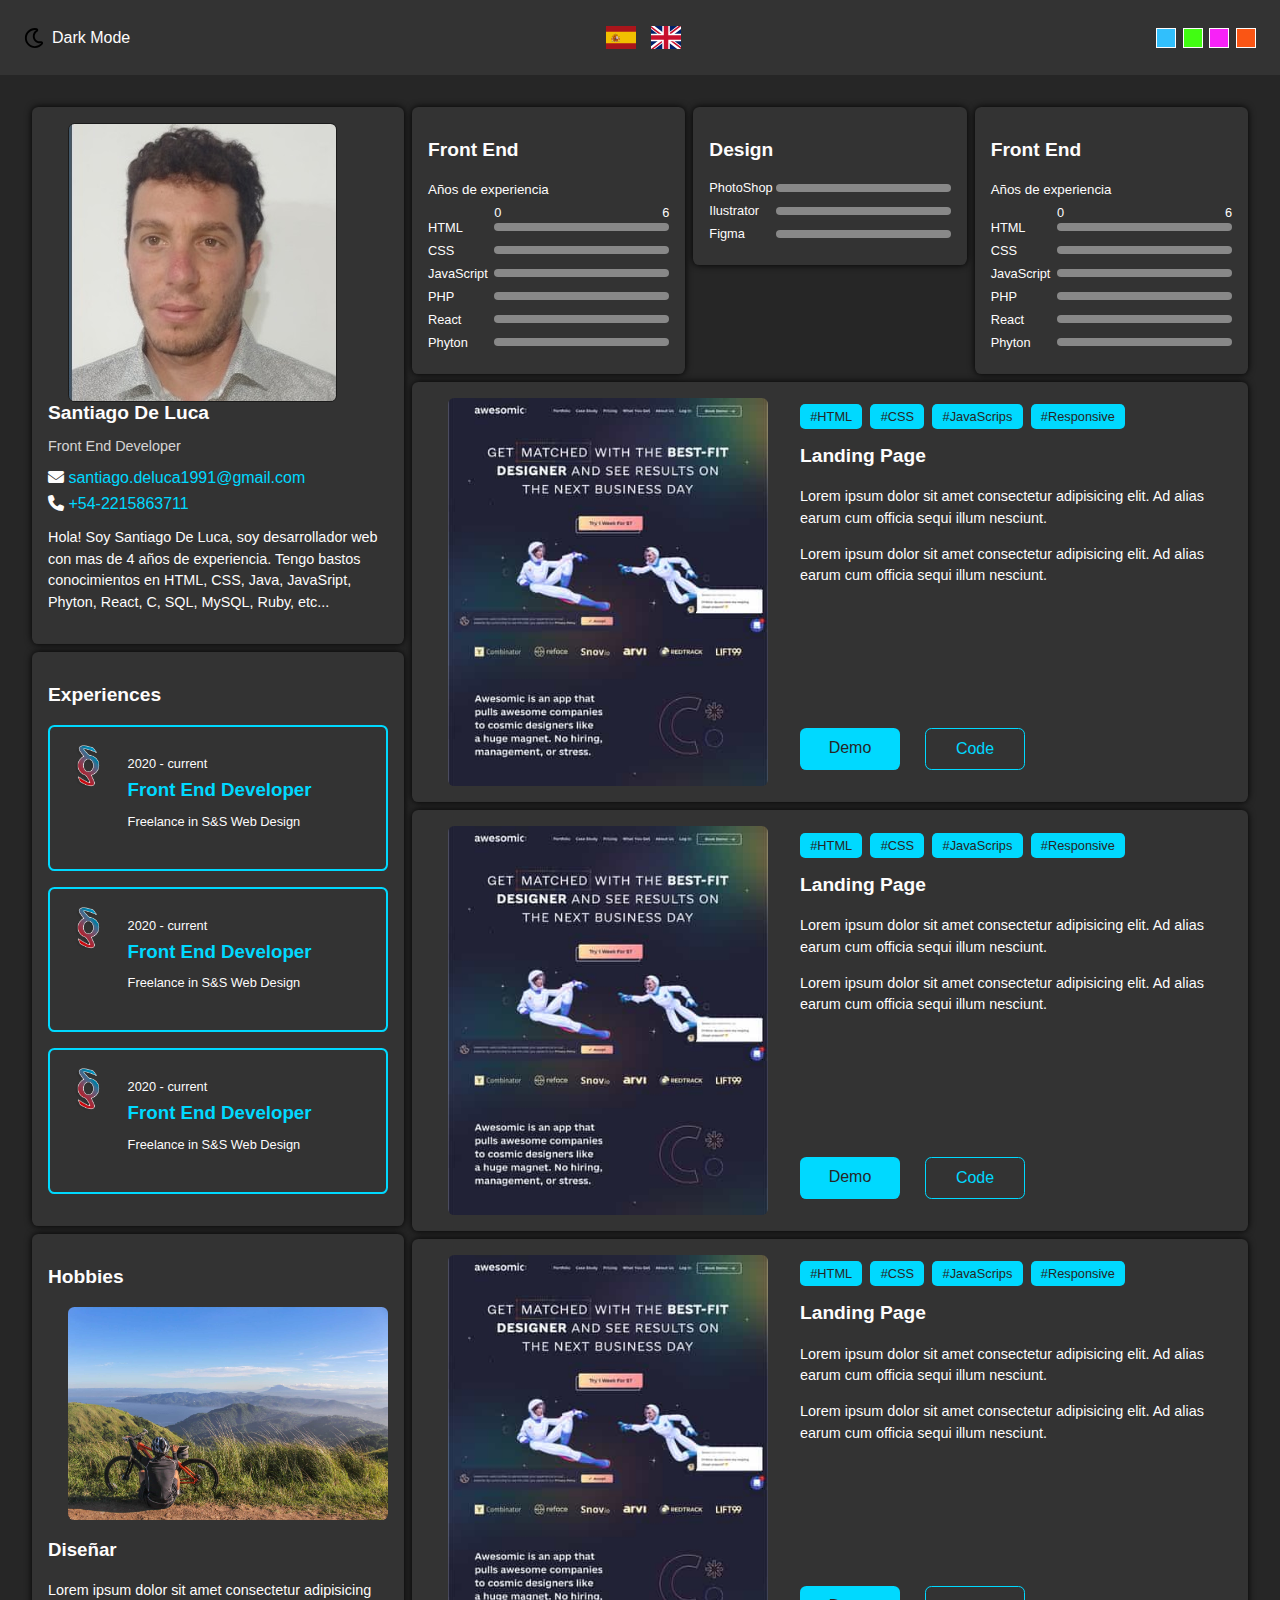
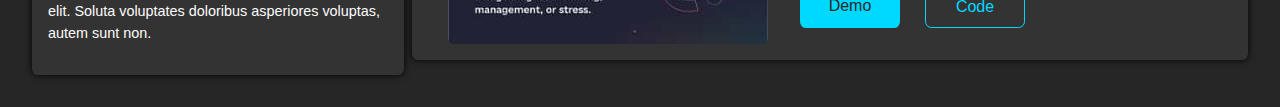
==== index.html @ 2b3b9f8b "foto de perfil arreglada" ====
<!DOCTYPE html>
<html lang="en">
  <head>
    <meta charset="UTF-8" />
    <meta http-equiv="X-UA-Compatible" content="IE=edge" />
    <meta name="viewport" content="width=device-width, initial-scale=1.0" />
    <link rel="stylesheet" href="https://cdnjs.cloudflare.com/ajax/libs/font-awesome/6.7.2/css/all.min.css" integrity="sha512-Evv84Mr4kqVGRNSgIGL/F/aIDqQb7xQ2vcrdIwxfjThSH8CSR7PBEakCr51Ck+w+/U6swU2Im1vVX0SVk9ABhg==" crossorigin="anonymous" referrerpolicy="no-referrer" />
    <link rel="stylesheet" href="css/styles.css" />
    <link rel="stylesheet" href="https://cdnjs.cloudflare.com/ajax/libs/font-awesome/4.7.0/css/font-awesome.min.css">
    <title>Portfolio Santiago</title>
  </head>
  <body class="dark">
    <header class="header">
     <div class="switches">
      <div id="toggle-theme" class="toggle-theme">
        <img 
          id="toggle-icon" 
          src="assets/icons/moon.svg" 
          alt="icon theme" 
          class="toggle-theme__icon"
        />
        <p id="toggle-text"
        class="toggle-theme__tex">Dark Mode</p>
      </div>
     </div> 
     <div id="flags" class="flags">
      <div class="flags__item" data-languaje="es">
        <img src="assets/icons/es.svg" alt="Español">
      </div>
      <div class="flags__item" data-languaje="en">
        <img src="assets/icons/gb.svg" alt="Ingles">
      </div>
     </div>
     <div id="toggle-colors" class="colors">
      <div data-color="hsl(189, 100%, 50%)" class="colors__item colors__item--blue"></div>
      <div data-color="hsl(108, 98%, 53%)" class="colors__item colors__item--green"></div>
      <div data-color="hsl(300, 93%, 55%)" class="colors__item colors__item--purple"></div>
      <div data-color="hsl(17, 96%, 53%)" class="colors__item colors__item--orange"></div>
     </div>
    </header>
    <main class="main">
      <section class="column column--left">
        <!--Profile card-->
        <article class="card card--profile">
          <div class="card__image-container">
            <img class="img-profile" src="assets/images/Santi.jpg" alt="">
          </div>
          <div class="class__header">
            <h2 class="card__title no-margin">Santiago De Luca</h2>
            <p class="card__subtitle " data-section="profile" data-value="rol">Front End Developer</p>
          </div>
          <div class="card__body">
            <div class="card__link">
              <i class="fa-solid fa-envelope"></i>
              <a href="mailto:santiago.deluca1991@gmail.com">
                santiago.deluca1991@gmail.com
              </a>
            </div>
            <div class="card__link">
              <i class="fa-solid fa-phone"></i>
              <a href="tel:+542215863711">
                +54-2215863711
              </a>
            </div>
            <p class="card__text" data-section="profile" data-value="description">
              Hola! Soy Santiago De Luca, soy desarrollador web con mas de 4 años de 
              experiencia. Tengo bastos conocimientos en HTML, CSS, Java, JavaSript,
              Phyton, React, C, SQL, MySQL, Ruby, etc...
            </p>
          </div>
        </article>
        <article class="card card--experience">
          <h2 class="card__title" >Experiences</h2>
          <div class="experience">
            <img src="assets/images/logo.png" alt="logo" class="experience__image">
            <div class="experience__info">
              <p class="experience__time">
                2020 - current
              </p>
              <h3 class="experience__job">
                Front End Developer
              </h3>
              <p class="experience__description">
                Freelance in S&S Web Design
              </p>
            </div>
          </div>
          <div class="experience">
            <img src="assets/images/logo.png" alt="logo" class="experience__image">
            <div class="experience__info">
              <p class="experience__time">
                2020 - current
              </p>
              <h3 class="experience__job">
                Front End Developer
              </h3>
              <p class="experience__description">
                Freelance in S&S Web Design
              </p>
            </div>
          </div>
          <div class="experience">
            <img src="assets/images/logo.png" alt="logo" class="experience__image">
            <div class="experience__info">
              <p class="experience__time">
                2020 - current
              </p>
              <h3 class="experience__job">
                Front End Developer
              </h3>
              <p class="experience__description">
                Freelance in S&S Web Design
              </p>
            </div>
          </div>
        </article>
        <article class="card card--hobbies">
          <h2 class="card__title">Hobbies</h2>
          <div class="card__image-container">
            <img src="assets/images/hobbie.jpg" alt="Hobbie">
          </div>
          <h3 class="hobbie__title">Diseñar</h3>
          <p class="card__text">Lorem ipsum dolor sit amet consectetur adipisicing elit. Soluta voluptates doloribus asperiores voluptas, autem sunt non.</p>
        </article>
      </section>
      <section class="column column--right">
        <article class="card">
          <h2 class="card__title">Front End</h2>
          <small>Años de experiencia</small>
          <div class="skills">
          <div class="skills__header">
            <span class="skills__start-level">0</span>
            <span class="skills__start-level">6</span>
          </div>
          <div class="skills">
            <div class="skills__item">
              <p class="skills__tech">HTML</p>
              <div class="skills__bar skills__bar--90"></div>
            </div>
            <div class="skills__item">
              <p class="skills__tech">CSS</p>
              <div class="skills__bar skills__bar--80"></div>
            </div>
            <div class="skills__item">
              <p class="skills__tech">JavaScript</p>
              <div class="skills__bar skills__bar--60"></div>
            </div>
            <div class="skills__item">
              <p class="skills__tech">PHP</p>
              <div class="skills__bar skills__bar--70"></div>
            </div>
            <div class="skills__item">
              <p class="skills__tech">React</p>
              <div class="skills__bar skills__bar--90"></div>
            </div>
            <div class="skills__item">
              <p class="skills__tech">Phyton</p>
              <div class="skills__bar skills__bar--80"></div>
            </div>
          </div>
        </div>
        </article>
        <article class="card">
          <h2 class="card__title">Design</h2>
          <div class="skills-card-2">
            <div class="skills__item">
              <p class="skills__tech">PhotoShop</p>
              <div class="skills__bar skills__bar--90"></div>
            </div>
            <div class="skills__item">
              <p class="skills__tech">Ilustrator</p>
              <div class="skills__bar skills__bar--80"></div>
            </div>
            <div class="skills__item">
              <p class="skills__tech">Figma</p>
              <div class="skills__bar skills__bar--60"></div>
            </div>
            </div>
          </div>
        </article>
        <article class="card">
          <h2 class="card__title">Front End</h2>
          <small>Años de experiencia</small>
          <div class="skills">
          <div class="skills__header">
            <span class="skills__start-level">0</span>
            <span class="skills__start-level">6</span>
          </div>
          <div class="skills">
            <div class="skills__item">
              <p class="skills__tech">HTML</p>
              <div class="skills__bar skills__bar--90"></div>
            </div>
            <div class="skills__item">
              <p class="skills__tech">CSS</p>
              <div class="skills__bar skills__bar--80"></div>
            </div>
            <div class="skills__item">
              <p class="skills__tech">JavaScript</p>
              <div class="skills__bar skills__bar--60"></div>
            </div>
            <div class="skills__item">
              <p class="skills__tech">PHP</p>
              <div class="skills__bar skills__bar--70"></div>
            </div>
            <div class="skills__item">
              <p class="skills__tech">React</p>
              <div class="skills__bar skills__bar--90"></div>
            </div>
            <div class="skills__item">
              <p class="skills__tech">Phyton</p>
              <div class="skills__bar skills__bar--80"></div>
            </div>
          </div>
        </div>
        </article>
        <article class="card card--projets">
          <div class="card__image-container">
            <img src="assets/images/project.jpg" alt="Proyecto 1" class="card__img">
          </div>
          <div class="projets">
            <div class="projets__tags">
              <span class="projets__tag">#HTML</span>
              <span class="projets__tag">#CSS</span>
              <span class="projets__tag">#JavaScrips</span>
              <span class="projets__tag">#Responsive</span>
            </div>
            <h2 class="card__title">Landing Page</h2>
            <p class="card__text">Lorem ipsum dolor sit amet consectetur adipisicing elit. Ad alias earum cum officia sequi illum nesciunt.</p>
            <p class="card__text">Lorem ipsum dolor sit amet consectetur adipisicing elit. Ad alias earum cum officia sequi illum nesciunt.</p>
            <div class="buttons">
              <a href="#" class="button button--primary">Demo</a>
              <a href="#" class="button button--ghost">Code</a>
            </div>
          </div>
        </article>
        <article class="card card--projets">
          <div class="card__image-container">
            <img src="assets/images/project.jpg" alt="Proyecto 1" class="card__img">
          </div>
          <div class="projets">
            <div class="projets__tags">
              <span class="projets__tag">#HTML</span>
              <span class="projets__tag">#CSS</span>
              <span class="projets__tag">#JavaScrips</span>
              <span class="projets__tag">#Responsive</span>
            </div>
            <h2 class="card__title">Landing Page</h2>
            <p class="card__text">Lorem ipsum dolor sit amet consectetur adipisicing elit. Ad alias earum cum officia sequi illum nesciunt.</p>
            <p class="card__text">Lorem ipsum dolor sit amet consectetur adipisicing elit. Ad alias earum cum officia sequi illum nesciunt.</p>
            <div class="buttons">
              <a href="#" class="button button--primary">Demo</a>
              <a href="#" class="button button--ghost">Code</a>
            </div>
          </div>
        </article>
        <article class="card card--projets">
          <div class="card__image-container">
            <img src="assets/images/project.jpg" alt="Proyecto 1" class="card__img">
          </div>
          <div class="projets">
            <div class="projets__tags">
              <span class="projets__tag">#HTML</span>
              <span class="projets__tag">#CSS</span>
              <span class="projets__tag">#JavaScrips</span>
              <span class="projets__tag">#Responsive</span>
            </div>
            <h2 class="card__title">Landing Page</h2>
            <p class="card__text">Lorem ipsum dolor sit amet consectetur adipisicing elit. Ad alias earum cum officia sequi illum nesciunt.</p>
            <p class="card__text">Lorem ipsum dolor sit amet consectetur adipisicing elit. Ad alias earum cum officia sequi illum nesciunt.</p>
            <div class="buttons">
              <a href="#" class="button button--primary">Demo</a>
              <a href="#" class="button button--ghost">Code</a>
            </div>
          </div>
        </article>
      </section>
    </main>
    <script src="js/scripts.js"></script>
  </body>
</html>
---- css/styles.css ----
:root{
    --primary-color:hsl(189, 100%, 50%);
    --text-color:hsl(0, 0%, 31%);
    --bg-color:hsl(0, 0%, 90%);
    --bg-card-color:hsl(0, 0%, 98%);
    --transition: color 0.4s, background-color 0.8s ease-in-out;
    --border-radius: .4em;
    --skills-bar-lenght: 0%;
}

* {
    box-sizing: border-box;
}

a{
    color: var(--primary-color);
    text-decoration: none;
}

img {
    max-width: 100%;
    display: block;
}

body{
    margin: 0;
    background-color: var( --bg-color);
    color: var(--text-color);
    transition: var(--transition);
    font-family: sans-serif;
}

body.dark{
    --text-color:hsl(0, 20%, 99%);
    --bg-color:hsl(0, 0%, 15%);
    --bg-card-color:hsl(0, 0%, 20%);
}

.header{
    display: flex;
    align-items: center;
    justify-content: space-between;
    height: 75px;
    padding: 0 1.5em;
    background-color: var(--bg-card-color);
    transition: var(--transition);
}

.switches{
    display: flex;
    align-items: center;
    justify-content: space-between;
}

.toggle-theme {
    display: flex;
    align-items: center;
    justify-content: center;
    cursor: pointer;
}

.flags {
    width: 75px;
    display: flex;
    align-items: center;
    justify-content: space-between;
}

.flags__item {
    width: 30px;
}

.flags__img {
    display: block;
    cursor: pointer;
}

.toggle-theme__icon {
    margin-right: .5em;
    width: 20px;
}

.toggle-theme__text {
    font-size: 0.8rem;
}

.colors {
    display: flex;
    justify-content: space-between;
    align-items: center;
    height: 20px;
    width: 100px;
}

.colors__item{
    width: 20px;
    height: 20px;
    border: 1px solid var(--text-color);
    cursor: pointer;
    background-color: var(--primary-color);
    }

.colors__item--blue{
    --primary-color:hsl(198, 97%, 59%);
}

.colors__item--green{
    --primary-color:hsl(108, 98%, 53%);
}

.colors__item--purple{
    --primary-color:hsl(300, 93%, 55%);
}

.colors__item--orange{
    --primary-color:hsl(17, 96%, 53%);
}

.title{
    text-align: center;
    color: var(--primary-color);
    transition: var(--transition);
}

.main{
    display: grid;
    padding: 2em;
    gap: .5em;
}

@media screen and (min-width:720px) {
    .main{
        grid-template-columns: min-content 1fr;
    }  
}

.column{
    display: grid;
    gap: .5em;
}

@media screen and (min-width:720px) {
    .column--right{
        grid-template-columns: repeat(3, 1fr);
        grid-template-rows: repeat(3, min-content);
        align-items: start;
    }
    
}


.card {
    padding: 1em;
    background-color: var(--bg-card-color);
    border-radius: var(--border-radius);
    box-shadow: 0 0 7px black;
}

.card:hover {
    box-shadow: 0 0 16px black;
    transition: .8s;
    -webkit-transform: scale(1.07);
    transform: scale(1.07);
}

.card__image-container{
    min-width: 320px;
    border-radius: var(--border-radius);
    overflow: hidden;
    margin-left: 20px;
}

.img-profile{
    border-radius: var(--border-radius);
    border: 1px solid rgb(27, 27, 27);
}

.card__header{
    padding: 1em 0;
}

.card__title{
    margin-bottom: 1em;
    font-size: 1.2rem;
}

.card__subtitle{
    font-size: .9rem;
    opacity: .8;
}

.card__link{
    margin-bottom: .5em;

}

.card__text{
    font-size: .9rem;
    line-height: 1.5;
}

@media screen and (min-width: 760px) {
    .card--projets {
        display: grid;
        grid-template-columns: min-content 1fr;
        grid-column: 1 / -1;
    }
}



.skills{
    
    padding: 0;
}

.skills-card-2 {
    margin-top: .8em;
}

.skills__header {
    display: flex;
    justify-content: space-between;
    width: 175px;
    margin-left: auto;
    margin-top: 0.5em;
    font-size: 0.8em;
}

.skills__tech{
    margin: 0;
    font-size: 0.8rem;
}

.skills__item{
    display: flex;
    align-items: center;
    justify-content: space-between ;
    margin-bottom: 0.5em;
}

.skills__bar,
.skills__bar::after {
    position: relative;
    width: 175px;
    height: 8px;
    background-color: #888;
    border-radius: var(--border-radius);
    overflow: hidden;
}

.skills__bar::after {
    left: -175px;
    content: "";
    position: absolute;
    background-color: var(--primary-color);
    transition: var(--transition);
    animation: skills-bar-fill 2s ease-in-out forwards;
}

.skills__bar--70::after {
    --skill-bar-lenght: 70%;
}

.icon{
    margin-right: 1em;
}

.img-profile{
    justify-content: center;
}

.no-margin {
    margin: 0;
}

@keyframes skills-bar-fill {
    to{
        transform: translateX(var(--skills-bar-lenght));
    }
}

.skills__bar--10::after {
    --skills-bar-lenght: 10%;
}
.skills__bar--20::after {
    --skills-bar-lenght: 20%;
}
.skills__bar--30::after {
    --skills-bar-lenght: 30%;
}
.skills__bar--40::after {
    --skills-bar-lenght: 40%;
}
.skills__bar--50::after {
    --skills-bar-lenght: 50%;
}
.skills__bar--60::after {
    --skills-bar-lenght: 60%;
}
.skills__bar--70::after {
    --skills-bar-lenght: 70%;
}
.skills__bar--80::after {
    --skills-bar-lenght: 80%;
}
.skills__bar--90::after {
    --skills-bar-lenght: 90%;
}
.skills__bar--70::after {
    --skills-bar-lenght: 70%;
}
 
.experience {
    display: flex;
    align-items: start;
    margin-bottom: 1em;
    padding: 1em;
    border: 2px solid var(--primary-color);
    border-radius: var(--border-radius);
    transition: var(--transition);
}

.experience__image {
    max-width: 15%;
    margin-right: 1em;
}

.experience__time {
    font-size: 0.8rem;
    margin-bottom: 0.5rem;
}

.experience__job {
    margin: 0;
    margin-bottom: 0.5rem;
    color: var(--primary-color);
    transition: var(--transition);
}

.experience__description {
    font-size: .8rem;
    margin-bottom: 1.5rem;
}

.projets {
    position: relative;

}

@media screen and (min-width: 760px) {
    .projets {
        margin-left: 2em;
    }
}

.projets__tags {
    display: flex;
    justify-content: space-between;
    margin: 0.5em 0;
    font-size: 0.8rem;
    width: 275px;

}

@media screen and (min-width: 760px) {
    .projets__tags {
        width: 325px;
        font-size: .8rem;
    }
}

.projets__tag {
    padding: .4em .8em;
    border-radius: var(--border-radius);
    background-color: var(--primary-color);
    color: var(--bg-color);
    transition: var(--transition);
}

.buttons {
    display: flex;
    justify-content: space-between;
    width: 225px;
}

.button {
    width: 100px;
    line-height: 2.5;
    text-align: center;
    border-radius: var(--border-radius);
    transition: var(--transition);
    
}

.button--primary {
    background-color: var(--primary-color);
    color: var(--bg-color);
}

.button--ghost {
    background-color: transparent;
    border: 1px solid var(--primary-color);
    color: var(--primary-color);
}

@media screen and (min-width: 760px) {
    .buttons {
        position: absolute;
        bottom: 1em;
    }
}
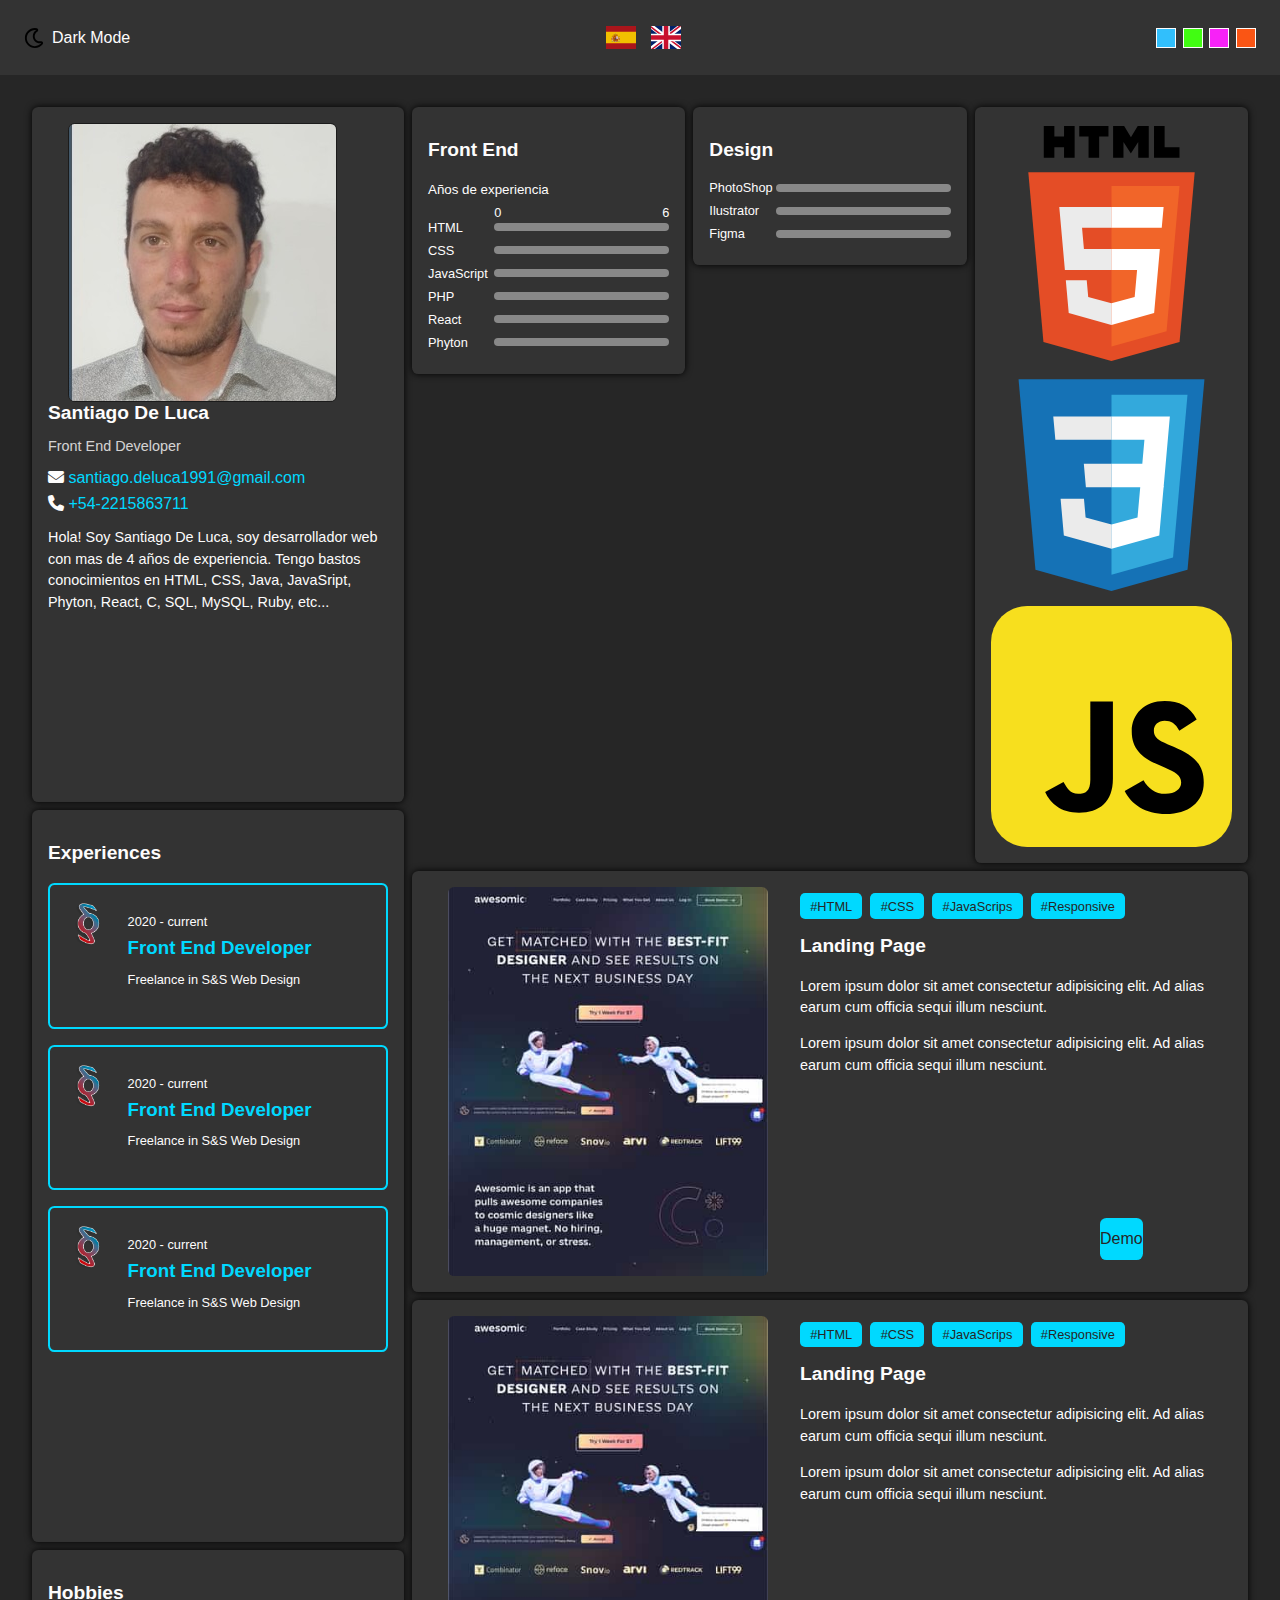
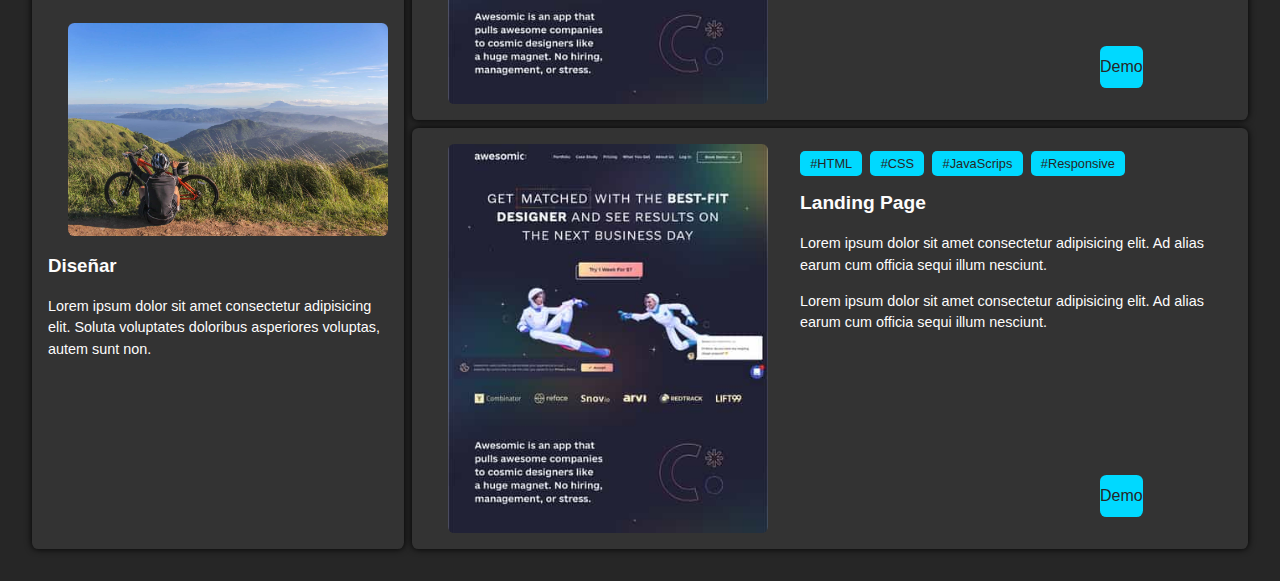
==== commit 69b2cfdf: "Portada añadida" ====
--- a/index.html
+++ b/index.html
@@ -179,40 +179,11 @@
           </div>
         </article>
         <article class="card">
-          <h2 class="card__title">Front End</h2>
-          <small>Años de experiencia</small>
-          <div class="skills">
-          <div class="skills__header">
-            <span class="skills__start-level">0</span>
-            <span class="skills__start-level">6</span>
-          </div>
-          <div class="skills">
-            <div class="skills__item">
-              <p class="skills__tech">HTML</p>
-              <div class="skills__bar skills__bar--90"></div>
-            </div>
-            <div class="skills__item">
-              <p class="skills__tech">CSS</p>
-              <div class="skills__bar skills__bar--80"></div>
-            </div>
-            <div class="skills__item">
-              <p class="skills__tech">JavaScript</p>
-              <div class="skills__bar skills__bar--60"></div>
-            </div>
-            <div class="skills__item">
-              <p class="skills__tech">PHP</p>
-              <div class="skills__bar skills__bar--70"></div>
-            </div>
-            <div class="skills__item">
-              <p class="skills__tech">React</p>
-              <div class="skills__bar skills__bar--90"></div>
-            </div>
-            <div class="skills__item">
-              <p class="skills__tech">Phyton</p>
-              <div class="skills__bar skills__bar--80"></div>
-            </div>
-          </div>
-        </div>
+          <div class="icons__skills">
+            <img src="assets/icons/html_original_wordmark_logo_icon_146478.svg" alt="" class="icon_skill">
+            <img src="assets/icons/file_type_css_icon_130661.svg" alt="" class="icon_skill">
+            <img src="assets/icons/javascript_icon_130900.svg" alt="" class="icon_skill">
+          </div>
         </article>
         <article class="card card--projets">
           <div class="card__image-container">
@@ -249,8 +220,8 @@
             <p class="card__text">Lorem ipsum dolor sit amet consectetur adipisicing elit. Ad alias earum cum officia sequi illum nesciunt.</p>
             <p class="card__text">Lorem ipsum dolor sit amet consectetur adipisicing elit. Ad alias earum cum officia sequi illum nesciunt.</p>
             <div class="buttons">
-              <a href="#" class="button button--primary">Demo</a>
-              <a href="#" class="button button--ghost">Code</a>
+              <a href="https://sandelu01.github.io/Portfolio/"  class="button button--primary">Demo</a>
+              <a href="https://github.com/Sandelu01/Portfolio"  class="button button--ghost">Code</a>
             </div>
           </div>
         </article>
--- a/css/styles.css
+++ b/css/styles.css
@@ -36,6 +36,127 @@
     --bg-card-color:hsl(0, 0%, 20%);
 }
 
+.body_loader {
+    background-color: rgb(36, 36, 36);
+}
+
+.loader__container {
+    margin-top: 200px;
+    box-sizing: border-box;
+    display: flex;
+    align-items: center;
+    justify-content: center;
+}
+
+.loader-square {
+    display: grid;
+    grid-template-columns: max-content max-content;
+    animation: loader forwards 3s infinite;
+}
+
+.square {
+    width: 60px;
+    height: 60px;
+    background-color: #3bc7eb;
+    border: 1px solid rgb(240, 240, 240);
+    border-radius: 8px;
+}
+
+@property --square-1 {
+    syntax: "<transform-function>";
+    inherits: true;
+    initial-value: translate(0,0);
+}
+
+@property --square-2 {
+    syntax: "<transform-function>";
+    inherits: true;
+    initial-value: translate(0,0);
+}
+
+@property --square-3 {
+    syntax: "<transform-function>";
+    inherits: true;
+    initial-value: translate(0,0);
+}
+
+@property --square-4 {
+    syntax: "<transform-function>";
+    inherits: true;
+    initial-value: translate(0,0);
+}
+
+.square-1 {
+    transform: var(--square-1);
+}
+
+.square-2 {
+    transform: var(--square-2);
+}
+
+.square-3 {
+    transform: var(--square-3);
+}
+
+
+.square-4 {
+    transform: var(--square-4);
+}
+
+
+
+@keyframes loader {
+    0%{
+        --square-1:translate(0%, 0%);
+        --square-2:translate(0%, 0%);
+        --square-3:translate(0%, 0%);
+        --square-4:translate(0%, 0%);
+    }
+    25%{
+        --square-1:translate(-100%, -100%);
+        --square-2:translate(100%, -100%);
+        --square-3:translate(-100%, 100%);
+        --square-4:translate(100%, 100%);
+    }
+    50%{
+        --square-1:translate(200%, -100%);
+        --square-2:translate(100%, 200%);
+        --square-3:translate(-100%, -200%);
+        --square-4:translate(-200%, 100%);
+    }
+    75%{
+        --square-1:translate(100%, 0%);
+        --square-2:translate(0%, 100%);
+        --square-3:translate(0%, -100%);
+        --square-4:translate(-100%, 0%);
+    }
+    
+}
+
+.title {
+    margin-top: 100px;
+    text-shadow: black 5px 5px;
+    text-transform:;
+}
+
+.button {
+    background-color: #023038;
+    margin-left: 300px;
+    display: flex;
+    align-items: center;
+    justify-content: center;
+    border-color: rgb(14, 4, 0);
+}
+
+.button:hover {
+    cursor: pointer;
+    background-color: #248ba5;
+}
+
+.button:active {
+    background-color: #1a697c;
+}
+
 .header{
     display: flex;
     align-items: center;
@@ -191,6 +312,7 @@
 
 .card__link{
     margin-bottom: .5em;
+    transition: var(--transition);
 
 }
 
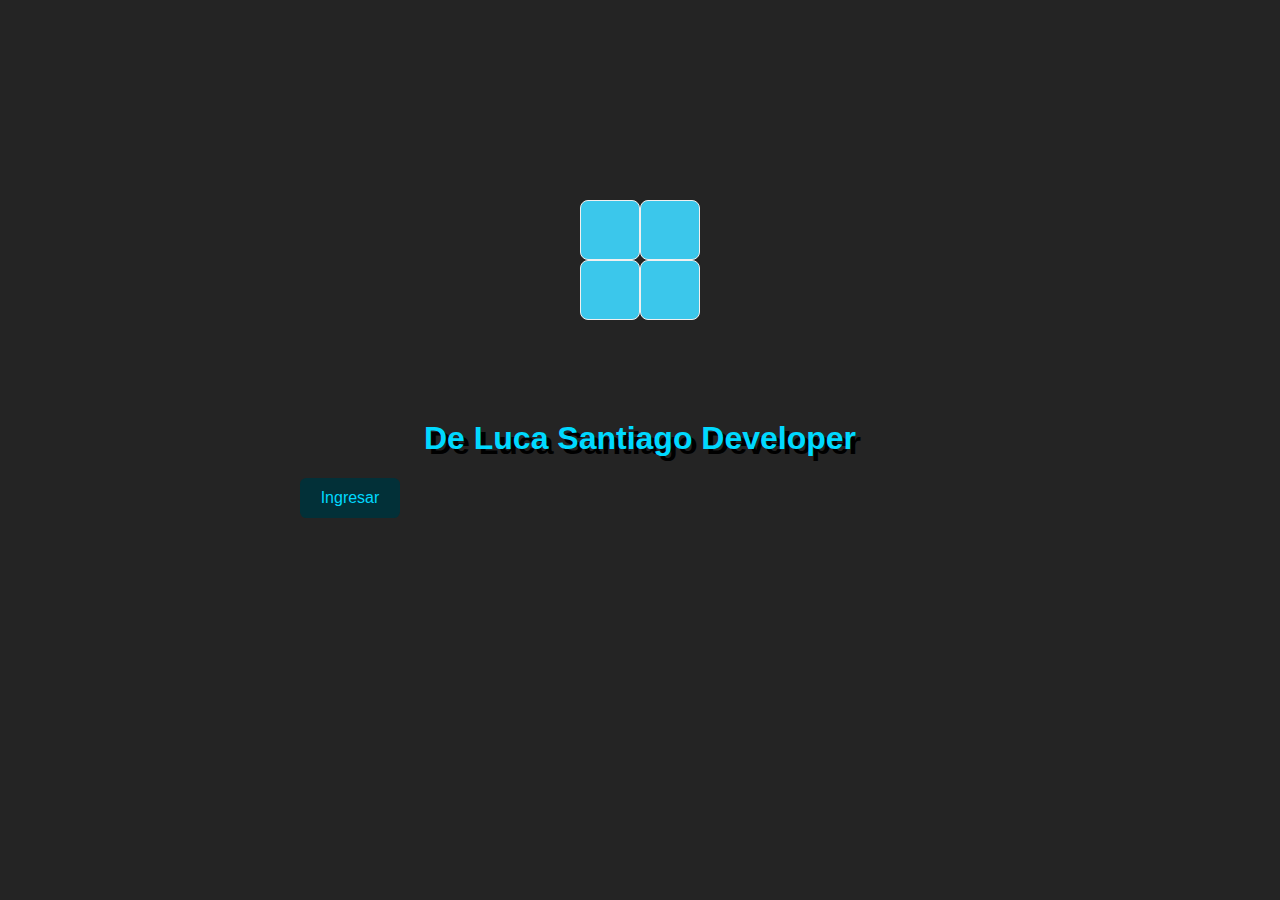
==== commit b2cef1ed: "actualice orden del index" ====
--- a/index.html
+++ b/index.html
@@ -1,252 +1,23 @@
 <!DOCTYPE html>
 <html lang="en">
-  <head>
-    <meta charset="UTF-8" />
-    <meta http-equiv="X-UA-Compatible" content="IE=edge" />
-    <meta name="viewport" content="width=device-width, initial-scale=1.0" />
-    <link rel="stylesheet" href="https://cdnjs.cloudflare.com/ajax/libs/font-awesome/6.7.2/css/all.min.css" integrity="sha512-Evv84Mr4kqVGRNSgIGL/F/aIDqQb7xQ2vcrdIwxfjThSH8CSR7PBEakCr51Ck+w+/U6swU2Im1vVX0SVk9ABhg==" crossorigin="anonymous" referrerpolicy="no-referrer" />
+<head>
+    <meta charset="UTF-8">
+    <meta name="viewport" content="width=device-width, initial-scale=1.0">
     <link rel="stylesheet" href="css/styles.css" />
-    <link rel="stylesheet" href="https://cdnjs.cloudflare.com/ajax/libs/font-awesome/4.7.0/css/font-awesome.min.css">
-    <title>Portfolio Santiago</title>
-  </head>
-  <body class="dark">
-    <header class="header">
-     <div class="switches">
-      <div id="toggle-theme" class="toggle-theme">
-        <img 
-          id="toggle-icon" 
-          src="assets/icons/moon.svg" 
-          alt="icon theme" 
-          class="toggle-theme__icon"
-        />
-        <p id="toggle-text"
-        class="toggle-theme__tex">Dark Mode</p>
-      </div>
-     </div> 
-     <div id="flags" class="flags">
-      <div class="flags__item" data-languaje="es">
-        <img src="assets/icons/es.svg" alt="Español">
-      </div>
-      <div class="flags__item" data-languaje="en">
-        <img src="assets/icons/gb.svg" alt="Ingles">
-      </div>
-     </div>
-     <div id="toggle-colors" class="colors">
-      <div data-color="hsl(189, 100%, 50%)" class="colors__item colors__item--blue"></div>
-      <div data-color="hsl(108, 98%, 53%)" class="colors__item colors__item--green"></div>
-      <div data-color="hsl(300, 93%, 55%)" class="colors__item colors__item--purple"></div>
-      <div data-color="hsl(17, 96%, 53%)" class="colors__item colors__item--orange"></div>
-     </div>
-    </header>
-    <main class="main">
-      <section class="column column--left">
-        <!--Profile card-->
-        <article class="card card--profile">
-          <div class="card__image-container">
-            <img class="img-profile" src="assets/images/Santi.jpg" alt="">
-          </div>
-          <div class="class__header">
-            <h2 class="card__title no-margin">Santiago De Luca</h2>
-            <p class="card__subtitle " data-section="profile" data-value="rol">Front End Developer</p>
-          </div>
-          <div class="card__body">
-            <div class="card__link">
-              <i class="fa-solid fa-envelope"></i>
-              <a href="mailto:santiago.deluca1991@gmail.com">
-                santiago.deluca1991@gmail.com
-              </a>
-            </div>
-            <div class="card__link">
-              <i class="fa-solid fa-phone"></i>
-              <a href="tel:+542215863711">
-                +54-2215863711
-              </a>
-            </div>
-            <p class="card__text" data-section="profile" data-value="description">
-              Hola! Soy Santiago De Luca, soy desarrollador web con mas de 4 años de 
-              experiencia. Tengo bastos conocimientos en HTML, CSS, Java, JavaSript,
-              Phyton, React, C, SQL, MySQL, Ruby, etc...
-            </p>
-          </div>
-        </article>
-        <article class="card card--experience">
-          <h2 class="card__title" >Experiences</h2>
-          <div class="experience">
-            <img src="assets/images/logo.png" alt="logo" class="experience__image">
-            <div class="experience__info">
-              <p class="experience__time">
-                2020 - current
-              </p>
-              <h3 class="experience__job">
-                Front End Developer
-              </h3>
-              <p class="experience__description">
-                Freelance in S&S Web Design
-              </p>
-            </div>
-          </div>
-          <div class="experience">
-            <img src="assets/images/logo.png" alt="logo" class="experience__image">
-            <div class="experience__info">
-              <p class="experience__time">
-                2020 - current
-              </p>
-              <h3 class="experience__job">
-                Front End Developer
-              </h3>
-              <p class="experience__description">
-                Freelance in S&S Web Design
-              </p>
-            </div>
-          </div>
-          <div class="experience">
-            <img src="assets/images/logo.png" alt="logo" class="experience__image">
-            <div class="experience__info">
-              <p class="experience__time">
-                2020 - current
-              </p>
-              <h3 class="experience__job">
-                Front End Developer
-              </h3>
-              <p class="experience__description">
-                Freelance in S&S Web Design
-              </p>
-            </div>
-          </div>
-        </article>
-        <article class="card card--hobbies">
-          <h2 class="card__title">Hobbies</h2>
-          <div class="card__image-container">
-            <img src="assets/images/hobbie.jpg" alt="Hobbie">
-          </div>
-          <h3 class="hobbie__title">Diseñar</h3>
-          <p class="card__text">Lorem ipsum dolor sit amet consectetur adipisicing elit. Soluta voluptates doloribus asperiores voluptas, autem sunt non.</p>
-        </article>
-      </section>
-      <section class="column column--right">
-        <article class="card">
-          <h2 class="card__title">Front End</h2>
-          <small>Años de experiencia</small>
-          <div class="skills">
-          <div class="skills__header">
-            <span class="skills__start-level">0</span>
-            <span class="skills__start-level">6</span>
-          </div>
-          <div class="skills">
-            <div class="skills__item">
-              <p class="skills__tech">HTML</p>
-              <div class="skills__bar skills__bar--90"></div>
-            </div>
-            <div class="skills__item">
-              <p class="skills__tech">CSS</p>
-              <div class="skills__bar skills__bar--80"></div>
-            </div>
-            <div class="skills__item">
-              <p class="skills__tech">JavaScript</p>
-              <div class="skills__bar skills__bar--60"></div>
-            </div>
-            <div class="skills__item">
-              <p class="skills__tech">PHP</p>
-              <div class="skills__bar skills__bar--70"></div>
-            </div>
-            <div class="skills__item">
-              <p class="skills__tech">React</p>
-              <div class="skills__bar skills__bar--90"></div>
-            </div>
-            <div class="skills__item">
-              <p class="skills__tech">Phyton</p>
-              <div class="skills__bar skills__bar--80"></div>
-            </div>
-          </div>
+    <title>De Luca Santiago</title>
+</head>
+<body class="body_loader">
+    <div class="loader__container">
+        <div class="loader-square">
+            <div class="square square-1"></div>
+            <div class="square square-2"></div>
+            <div class="square square-3"></div>
+            <div class="square square-4"></div>
         </div>
-        </article>
-        <article class="card">
-          <h2 class="card__title">Design</h2>
-          <div class="skills-card-2">
-            <div class="skills__item">
-              <p class="skills__tech">PhotoShop</p>
-              <div class="skills__bar skills__bar--90"></div>
-            </div>
-            <div class="skills__item">
-              <p class="skills__tech">Ilustrator</p>
-              <div class="skills__bar skills__bar--80"></div>
-            </div>
-            <div class="skills__item">
-              <p class="skills__tech">Figma</p>
-              <div class="skills__bar skills__bar--60"></div>
-            </div>
-            </div>
-          </div>
-        </article>
-        <article class="card">
-          <div class="icons__skills">
-            <img src="assets/icons/html_original_wordmark_logo_icon_146478.svg" alt="" class="icon_skill">
-            <img src="assets/icons/file_type_css_icon_130661.svg" alt="" class="icon_skill">
-            <img src="assets/icons/javascript_icon_130900.svg" alt="" class="icon_skill">
-          </div>
-        </article>
-        <article class="card card--projets">
-          <div class="card__image-container">
-            <img src="assets/images/project.jpg" alt="Proyecto 1" class="card__img">
-          </div>
-          <div class="projets">
-            <div class="projets__tags">
-              <span class="projets__tag">#HTML</span>
-              <span class="projets__tag">#CSS</span>
-              <span class="projets__tag">#JavaScrips</span>
-              <span class="projets__tag">#Responsive</span>
-            </div>
-            <h2 class="card__title">Landing Page</h2>
-            <p class="card__text">Lorem ipsum dolor sit amet consectetur adipisicing elit. Ad alias earum cum officia sequi illum nesciunt.</p>
-            <p class="card__text">Lorem ipsum dolor sit amet consectetur adipisicing elit. Ad alias earum cum officia sequi illum nesciunt.</p>
-            <div class="buttons">
-              <a href="#" class="button button--primary">Demo</a>
-              <a href="#" class="button button--ghost">Code</a>
-            </div>
-          </div>
-        </article>
-        <article class="card card--projets">
-          <div class="card__image-container">
-            <img src="assets/images/project.jpg" alt="Proyecto 1" class="card__img">
-          </div>
-          <div class="projets">
-            <div class="projets__tags">
-              <span class="projets__tag">#HTML</span>
-              <span class="projets__tag">#CSS</span>
-              <span class="projets__tag">#JavaScrips</span>
-              <span class="projets__tag">#Responsive</span>
-            </div>
-            <h2 class="card__title">Landing Page</h2>
-            <p class="card__text">Lorem ipsum dolor sit amet consectetur adipisicing elit. Ad alias earum cum officia sequi illum nesciunt.</p>
-            <p class="card__text">Lorem ipsum dolor sit amet consectetur adipisicing elit. Ad alias earum cum officia sequi illum nesciunt.</p>
-            <div class="buttons">
-              <a href="https://sandelu01.github.io/Portfolio/"  class="button button--primary">Demo</a>
-              <a href="https://github.com/Sandelu01/Portfolio"  class="button button--ghost">Code</a>
-            </div>
-          </div>
-        </article>
-        <article class="card card--projets">
-          <div class="card__image-container">
-            <img src="assets/images/project.jpg" alt="Proyecto 1" class="card__img">
-          </div>
-          <div class="projets">
-            <div class="projets__tags">
-              <span class="projets__tag">#HTML</span>
-              <span class="projets__tag">#CSS</span>
-              <span class="projets__tag">#JavaScrips</span>
-              <span class="projets__tag">#Responsive</span>
-            </div>
-            <h2 class="card__title">Landing Page</h2>
-            <p class="card__text">Lorem ipsum dolor sit amet consectetur adipisicing elit. Ad alias earum cum officia sequi illum nesciunt.</p>
-            <p class="card__text">Lorem ipsum dolor sit amet consectetur adipisicing elit. Ad alias earum cum officia sequi illum nesciunt.</p>
-            <div class="buttons">
-              <a href="#" class="button button--primary">Demo</a>
-              <a href="#" class="button button--ghost">Code</a>
-            </div>
-          </div>
-        </article>
-      </section>
-    </main>
-    <script src="js/scripts.js"></script>
-  </body>
-</html>
+    </div>
+    <div class="title">
+        <h1 class="Nombre">De Luca Santiago Developer</h1>
+    </div>
+    <a href="index2.html" class="button">Ingresar</a>
+</body>
+</html>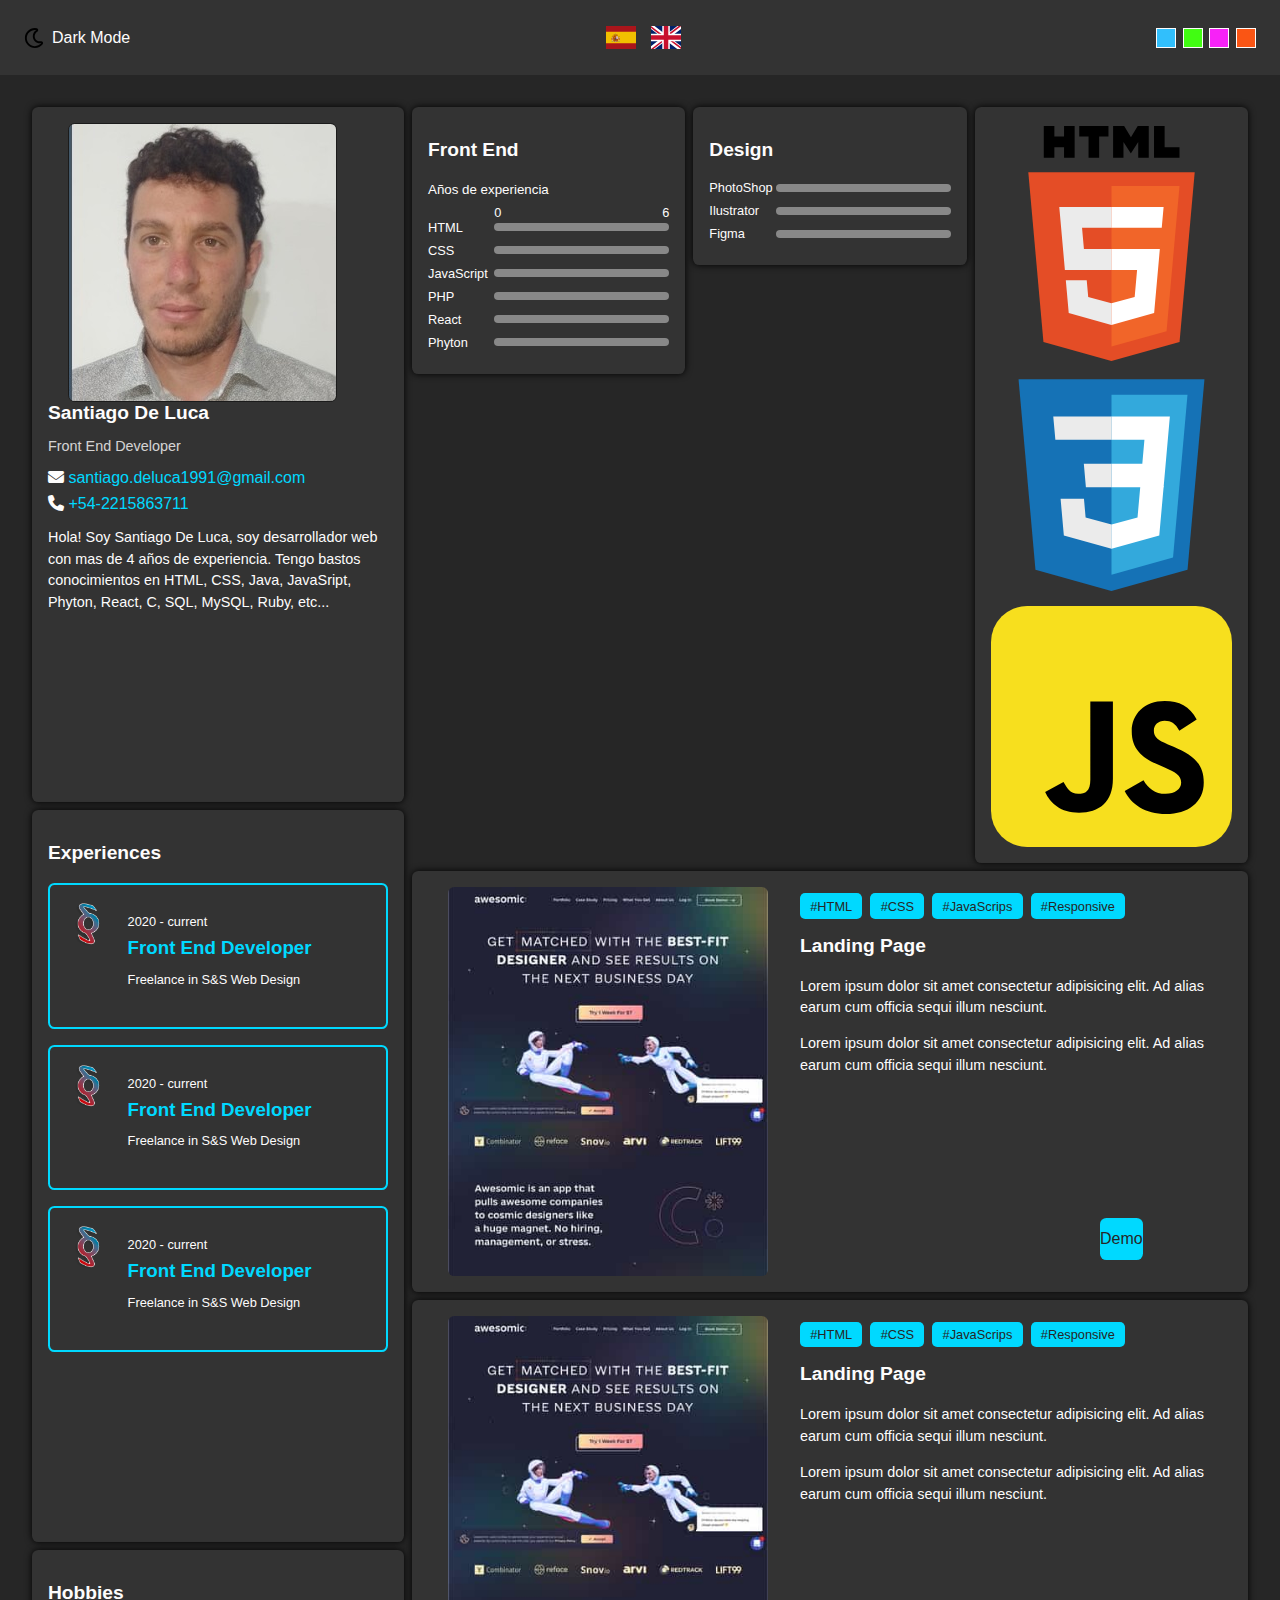
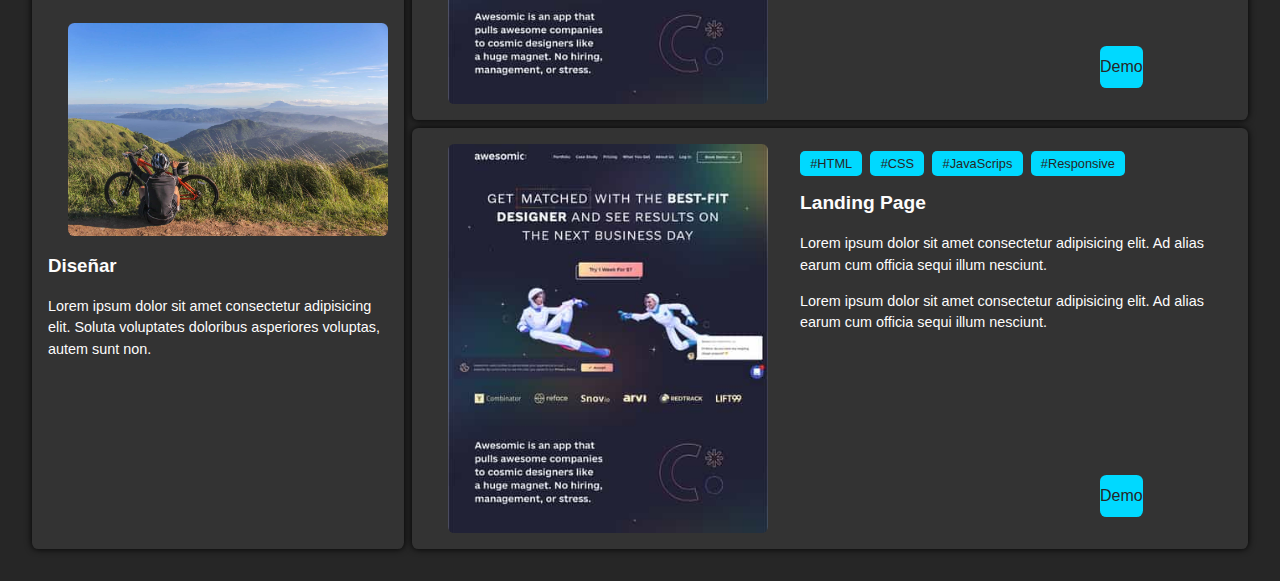
==== commit d5a26d26: "portada afuera" ====
--- a/index.html
+++ b/index.html
@@ -1,23 +1,252 @@
 <!DOCTYPE html>
 <html lang="en">
-<head>
-    <meta charset="UTF-8">
-    <meta name="viewport" content="width=device-width, initial-scale=1.0">
+  <head>
+    <meta charset="UTF-8" />
+    <meta http-equiv="X-UA-Compatible" content="IE=edge" />
+    <meta name="viewport" content="width=device-width, initial-scale=1.0" />
+    <link rel="stylesheet" href="https://cdnjs.cloudflare.com/ajax/libs/font-awesome/6.7.2/css/all.min.css" integrity="sha512-Evv84Mr4kqVGRNSgIGL/F/aIDqQb7xQ2vcrdIwxfjThSH8CSR7PBEakCr51Ck+w+/U6swU2Im1vVX0SVk9ABhg==" crossorigin="anonymous" referrerpolicy="no-referrer" />
     <link rel="stylesheet" href="css/styles.css" />
-    <title>De Luca Santiago</title>
-</head>
-<body class="body_loader">
-    <div class="loader__container">
-        <div class="loader-square">
-            <div class="square square-1"></div>
-            <div class="square square-2"></div>
-            <div class="square square-3"></div>
-            <div class="square square-4"></div>
+    <link rel="stylesheet" href="https://cdnjs.cloudflare.com/ajax/libs/font-awesome/4.7.0/css/font-awesome.min.css">
+    <title>Portfolio Santiago</title>
+  </head>
+  <body class="dark">
+    <header class="header">
+     <div class="switches">
+      <div id="toggle-theme" class="toggle-theme">
+        <img 
+          id="toggle-icon" 
+          src="assets/icons/moon.svg" 
+          alt="icon theme" 
+          class="toggle-theme__icon"
+        />
+        <p id="toggle-text"
+        class="toggle-theme__tex">Dark Mode</p>
+      </div>
+     </div> 
+     <div id="flags" class="flags">
+      <div class="flags__item" data-languaje="es">
+        <img src="assets/icons/es.svg" alt="Español">
+      </div>
+      <div class="flags__item" data-languaje="en">
+        <img src="assets/icons/gb.svg" alt="Ingles">
+      </div>
+     </div>
+     <div id="toggle-colors" class="colors">
+      <div data-color="hsl(189, 100%, 50%)" class="colors__item colors__item--blue"></div>
+      <div data-color="hsl(108, 98%, 53%)" class="colors__item colors__item--green"></div>
+      <div data-color="hsl(300, 93%, 55%)" class="colors__item colors__item--purple"></div>
+      <div data-color="hsl(17, 96%, 53%)" class="colors__item colors__item--orange"></div>
+     </div>
+    </header>
+    <main class="main">
+      <section class="column column--left">
+        <!--Profile card-->
+        <article class="card card--profile">
+          <div class="card__image-container">
+            <img class="img-profile" src="assets/images/Santi.jpg" alt="">
+          </div>
+          <div class="class__header">
+            <h2 class="card__title no-margin">Santiago De Luca</h2>
+            <p class="card__subtitle " data-section="profile" data-value="rol">Front End Developer</p>
+          </div>
+          <div class="card__body">
+            <div class="card__link">
+              <i class="fa-solid fa-envelope"></i>
+              <a href="mailto:santiago.deluca1991@gmail.com">
+                santiago.deluca1991@gmail.com
+              </a>
+            </div>
+            <div class="card__link">
+              <i class="fa-solid fa-phone"></i>
+              <a href="tel:+542215863711">
+                +54-2215863711
+              </a>
+            </div>
+            <p class="card__text" data-section="profile" data-value="description">
+              Hola! Soy Santiago De Luca, soy desarrollador web con mas de 4 años de 
+              experiencia. Tengo bastos conocimientos en HTML, CSS, Java, JavaSript,
+              Phyton, React, C, SQL, MySQL, Ruby, etc...
+            </p>
+          </div>
+        </article>
+        <article class="card card--experience">
+          <h2 class="card__title" >Experiences</h2>
+          <div class="experience">
+            <img src="assets/images/logo.png" alt="logo" class="experience__image">
+            <div class="experience__info">
+              <p class="experience__time">
+                2020 - current
+              </p>
+              <h3 class="experience__job">
+                Front End Developer
+              </h3>
+              <p class="experience__description">
+                Freelance in S&S Web Design
+              </p>
+            </div>
+          </div>
+          <div class="experience">
+            <img src="assets/images/logo.png" alt="logo" class="experience__image">
+            <div class="experience__info">
+              <p class="experience__time">
+                2020 - current
+              </p>
+              <h3 class="experience__job">
+                Front End Developer
+              </h3>
+              <p class="experience__description">
+                Freelance in S&S Web Design
+              </p>
+            </div>
+          </div>
+          <div class="experience">
+            <img src="assets/images/logo.png" alt="logo" class="experience__image">
+            <div class="experience__info">
+              <p class="experience__time">
+                2020 - current
+              </p>
+              <h3 class="experience__job">
+                Front End Developer
+              </h3>
+              <p class="experience__description">
+                Freelance in S&S Web Design
+              </p>
+            </div>
+          </div>
+        </article>
+        <article class="card card--hobbies">
+          <h2 class="card__title">Hobbies</h2>
+          <div class="card__image-container">
+            <img src="assets/images/hobbie.jpg" alt="Hobbie">
+          </div>
+          <h3 class="hobbie__title">Diseñar</h3>
+          <p class="card__text">Lorem ipsum dolor sit amet consectetur adipisicing elit. Soluta voluptates doloribus asperiores voluptas, autem sunt non.</p>
+        </article>
+      </section>
+      <section class="column column--right">
+        <article class="card">
+          <h2 class="card__title">Front End</h2>
+          <small>Años de experiencia</small>
+          <div class="skills">
+          <div class="skills__header">
+            <span class="skills__start-level">0</span>
+            <span class="skills__start-level">6</span>
+          </div>
+          <div class="skills">
+            <div class="skills__item">
+              <p class="skills__tech">HTML</p>
+              <div class="skills__bar skills__bar--90"></div>
+            </div>
+            <div class="skills__item">
+              <p class="skills__tech">CSS</p>
+              <div class="skills__bar skills__bar--80"></div>
+            </div>
+            <div class="skills__item">
+              <p class="skills__tech">JavaScript</p>
+              <div class="skills__bar skills__bar--60"></div>
+            </div>
+            <div class="skills__item">
+              <p class="skills__tech">PHP</p>
+              <div class="skills__bar skills__bar--70"></div>
+            </div>
+            <div class="skills__item">
+              <p class="skills__tech">React</p>
+              <div class="skills__bar skills__bar--90"></div>
+            </div>
+            <div class="skills__item">
+              <p class="skills__tech">Phyton</p>
+              <div class="skills__bar skills__bar--80"></div>
+            </div>
+          </div>
         </div>
-    </div>
-    <div class="title">
-        <h1 class="Nombre">De Luca Santiago Developer</h1>
-    </div>
-    <a href="index2.html" class="button">Ingresar</a>
-</body>
-</html>+        </article>
+        <article class="card">
+          <h2 class="card__title">Design</h2>
+          <div class="skills-card-2">
+            <div class="skills__item">
+              <p class="skills__tech">PhotoShop</p>
+              <div class="skills__bar skills__bar--90"></div>
+            </div>
+            <div class="skills__item">
+              <p class="skills__tech">Ilustrator</p>
+              <div class="skills__bar skills__bar--80"></div>
+            </div>
+            <div class="skills__item">
+              <p class="skills__tech">Figma</p>
+              <div class="skills__bar skills__bar--60"></div>
+            </div>
+            </div>
+          </div>
+        </article>
+        <article class="card">
+          <div class="icons__skills">
+            <img src="assets/icons/html_original_wordmark_logo_icon_146478.svg" alt="" class="icon_skill">
+            <img src="assets/icons/file_type_css_icon_130661.svg" alt="" class="icon_skill">
+            <img src="assets/icons/javascript_icon_130900.svg" alt="" class="icon_skill">
+          </div>
+        </article>
+        <article class="card card--projets">
+          <div class="card__image-container">
+            <img src="assets/images/project.jpg" alt="Proyecto 1" class="card__img">
+          </div>
+          <div class="projets">
+            <div class="projets__tags">
+              <span class="projets__tag">#HTML</span>
+              <span class="projets__tag">#CSS</span>
+              <span class="projets__tag">#JavaScrips</span>
+              <span class="projets__tag">#Responsive</span>
+            </div>
+            <h2 class="card__title">Landing Page</h2>
+            <p class="card__text">Lorem ipsum dolor sit amet consectetur adipisicing elit. Ad alias earum cum officia sequi illum nesciunt.</p>
+            <p class="card__text">Lorem ipsum dolor sit amet consectetur adipisicing elit. Ad alias earum cum officia sequi illum nesciunt.</p>
+            <div class="buttons">
+              <a href="#" class="button button--primary">Demo</a>
+              <a href="#" class="button button--ghost">Code</a>
+            </div>
+          </div>
+        </article>
+        <article class="card card--projets">
+          <div class="card__image-container">
+            <img src="assets/images/project.jpg" alt="Proyecto 1" class="card__img">
+          </div>
+          <div class="projets">
+            <div class="projets__tags">
+              <span class="projets__tag">#HTML</span>
+              <span class="projets__tag">#CSS</span>
+              <span class="projets__tag">#JavaScrips</span>
+              <span class="projets__tag">#Responsive</span>
+            </div>
+            <h2 class="card__title">Landing Page</h2>
+            <p class="card__text">Lorem ipsum dolor sit amet consectetur adipisicing elit. Ad alias earum cum officia sequi illum nesciunt.</p>
+            <p class="card__text">Lorem ipsum dolor sit amet consectetur adipisicing elit. Ad alias earum cum officia sequi illum nesciunt.</p>
+            <div class="buttons">
+              <a href="https://sandelu01.github.io/Portfolio/"  class="button button--primary">Demo</a>
+              <a href="https://github.com/Sandelu01/Portfolio"  class="button button--ghost">Code</a>
+            </div>
+          </div>
+        </article>
+        <article class="card card--projets">
+          <div class="card__image-container">
+            <img src="assets/images/project.jpg" alt="Proyecto 1" class="card__img">
+          </div>
+          <div class="projets">
+            <div class="projets__tags">
+              <span class="projets__tag">#HTML</span>
+              <span class="projets__tag">#CSS</span>
+              <span class="projets__tag">#JavaScrips</span>
+              <span class="projets__tag">#Responsive</span>
+            </div>
+            <h2 class="card__title">Landing Page</h2>
+            <p class="card__text">Lorem ipsum dolor sit amet consectetur adipisicing elit. Ad alias earum cum officia sequi illum nesciunt.</p>
+            <p class="card__text">Lorem ipsum dolor sit amet consectetur adipisicing elit. Ad alias earum cum officia sequi illum nesciunt.</p>
+            <div class="buttons">
+              <a href="#" class="button button--primary">Demo</a>
+              <a href="#" class="button button--ghost">Code</a>
+            </div>
+          </div>
+        </article>
+      </section>
+    </main>
+    <script src="js/scripts.js"></script>
+  </body>
+</html>
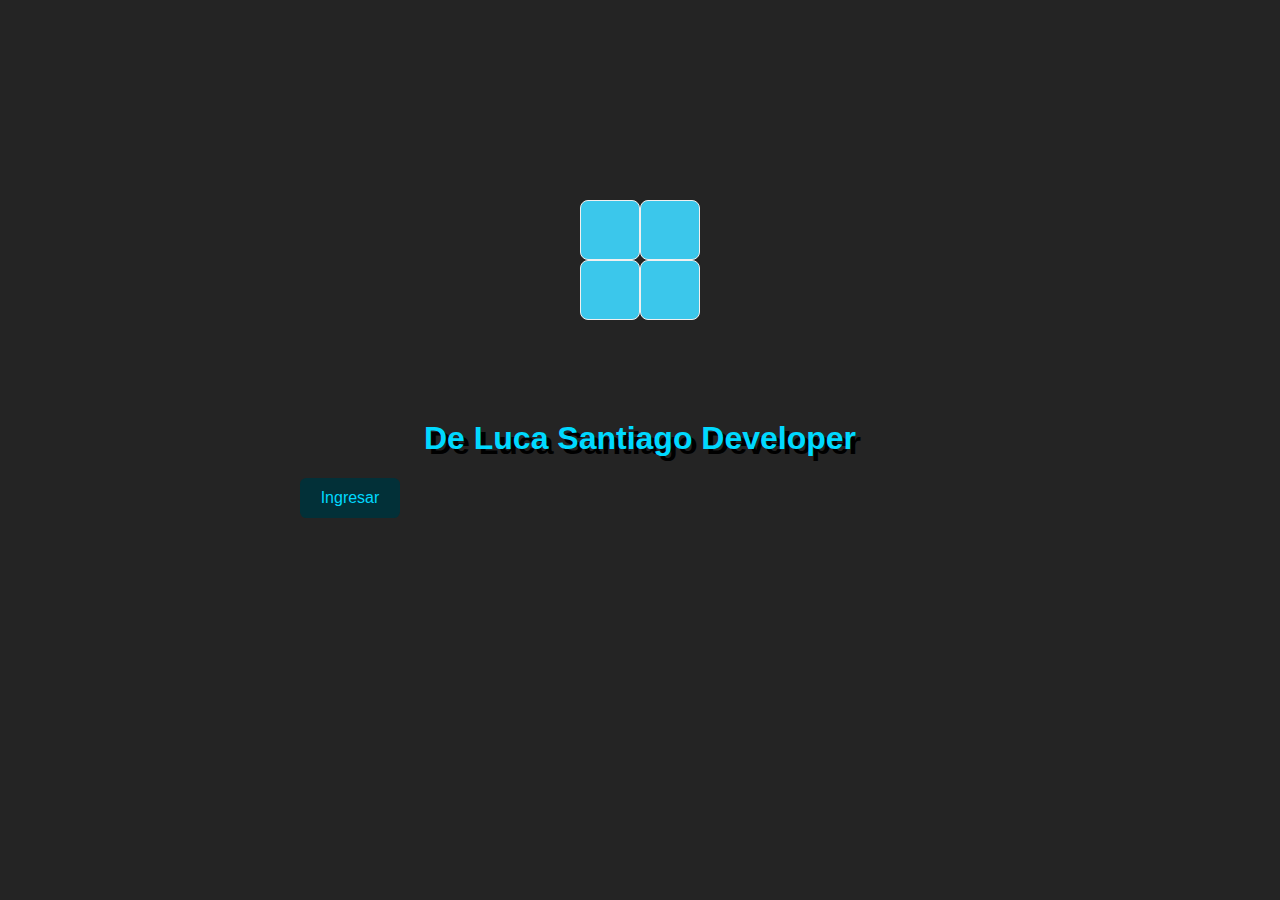
==== commit 48ca2aa8: "portada" ====
--- a/index.html
+++ b/index.html
@@ -1,252 +1,23 @@
 <!DOCTYPE html>
 <html lang="en">
-  <head>
-    <meta charset="UTF-8" />
-    <meta http-equiv="X-UA-Compatible" content="IE=edge" />
-    <meta name="viewport" content="width=device-width, initial-scale=1.0" />
-    <link rel="stylesheet" href="https://cdnjs.cloudflare.com/ajax/libs/font-awesome/6.7.2/css/all.min.css" integrity="sha512-Evv84Mr4kqVGRNSgIGL/F/aIDqQb7xQ2vcrdIwxfjThSH8CSR7PBEakCr51Ck+w+/U6swU2Im1vVX0SVk9ABhg==" crossorigin="anonymous" referrerpolicy="no-referrer" />
+<head>
+    <meta charset="UTF-8">
+    <meta name="viewport" content="width=device-width, initial-scale=1.0">
     <link rel="stylesheet" href="css/styles.css" />
-    <link rel="stylesheet" href="https://cdnjs.cloudflare.com/ajax/libs/font-awesome/4.7.0/css/font-awesome.min.css">
-    <title>Portfolio Santiago</title>
-  </head>
-  <body class="dark">
-    <header class="header">
-     <div class="switches">
-      <div id="toggle-theme" class="toggle-theme">
-        <img 
-          id="toggle-icon" 
-          src="assets/icons/moon.svg" 
-          alt="icon theme" 
-          class="toggle-theme__icon"
-        />
-        <p id="toggle-text"
-        class="toggle-theme__tex">Dark Mode</p>
-      </div>
-     </div> 
-     <div id="flags" class="flags">
-      <div class="flags__item" data-languaje="es">
-        <img src="assets/icons/es.svg" alt="Español">
-      </div>
-      <div class="flags__item" data-languaje="en">
-        <img src="assets/icons/gb.svg" alt="Ingles">
-      </div>
-     </div>
-     <div id="toggle-colors" class="colors">
-      <div data-color="hsl(189, 100%, 50%)" class="colors__item colors__item--blue"></div>
-      <div data-color="hsl(108, 98%, 53%)" class="colors__item colors__item--green"></div>
-      <div data-color="hsl(300, 93%, 55%)" class="colors__item colors__item--purple"></div>
-      <div data-color="hsl(17, 96%, 53%)" class="colors__item colors__item--orange"></div>
-     </div>
-    </header>
-    <main class="main">
-      <section class="column column--left">
-        <!--Profile card-->
-        <article class="card card--profile">
-          <div class="card__image-container">
-            <img class="img-profile" src="assets/images/Santi.jpg" alt="">
-          </div>
-          <div class="class__header">
-            <h2 class="card__title no-margin">Santiago De Luca</h2>
-            <p class="card__subtitle " data-section="profile" data-value="rol">Front End Developer</p>
-          </div>
-          <div class="card__body">
-            <div class="card__link">
-              <i class="fa-solid fa-envelope"></i>
-              <a href="mailto:santiago.deluca1991@gmail.com">
-                santiago.deluca1991@gmail.com
-              </a>
-            </div>
-            <div class="card__link">
-              <i class="fa-solid fa-phone"></i>
-              <a href="tel:+542215863711">
-                +54-2215863711
-              </a>
-            </div>
-            <p class="card__text" data-section="profile" data-value="description">
-              Hola! Soy Santiago De Luca, soy desarrollador web con mas de 4 años de 
-              experiencia. Tengo bastos conocimientos en HTML, CSS, Java, JavaSript,
-              Phyton, React, C, SQL, MySQL, Ruby, etc...
-            </p>
-          </div>
-        </article>
-        <article class="card card--experience">
-          <h2 class="card__title" >Experiences</h2>
-          <div class="experience">
-            <img src="assets/images/logo.png" alt="logo" class="experience__image">
-            <div class="experience__info">
-              <p class="experience__time">
-                2020 - current
-              </p>
-              <h3 class="experience__job">
-                Front End Developer
-              </h3>
-              <p class="experience__description">
-                Freelance in S&S Web Design
-              </p>
-            </div>
-          </div>
-          <div class="experience">
-            <img src="assets/images/logo.png" alt="logo" class="experience__image">
-            <div class="experience__info">
-              <p class="experience__time">
-                2020 - current
-              </p>
-              <h3 class="experience__job">
-                Front End Developer
-              </h3>
-              <p class="experience__description">
-                Freelance in S&S Web Design
-              </p>
-            </div>
-          </div>
-          <div class="experience">
-            <img src="assets/images/logo.png" alt="logo" class="experience__image">
-            <div class="experience__info">
-              <p class="experience__time">
-                2020 - current
-              </p>
-              <h3 class="experience__job">
-                Front End Developer
-              </h3>
-              <p class="experience__description">
-                Freelance in S&S Web Design
-              </p>
-            </div>
-          </div>
-        </article>
-        <article class="card card--hobbies">
-          <h2 class="card__title">Hobbies</h2>
-          <div class="card__image-container">
-            <img src="assets/images/hobbie.jpg" alt="Hobbie">
-          </div>
-          <h3 class="hobbie__title">Diseñar</h3>
-          <p class="card__text">Lorem ipsum dolor sit amet consectetur adipisicing elit. Soluta voluptates doloribus asperiores voluptas, autem sunt non.</p>
-        </article>
-      </section>
-      <section class="column column--right">
-        <article class="card">
-          <h2 class="card__title">Front End</h2>
-          <small>Años de experiencia</small>
-          <div class="skills">
-          <div class="skills__header">
-            <span class="skills__start-level">0</span>
-            <span class="skills__start-level">6</span>
-          </div>
-          <div class="skills">
-            <div class="skills__item">
-              <p class="skills__tech">HTML</p>
-              <div class="skills__bar skills__bar--90"></div>
-            </div>
-            <div class="skills__item">
-              <p class="skills__tech">CSS</p>
-              <div class="skills__bar skills__bar--80"></div>
-            </div>
-            <div class="skills__item">
-              <p class="skills__tech">JavaScript</p>
-              <div class="skills__bar skills__bar--60"></div>
-            </div>
-            <div class="skills__item">
-              <p class="skills__tech">PHP</p>
-              <div class="skills__bar skills__bar--70"></div>
-            </div>
-            <div class="skills__item">
-              <p class="skills__tech">React</p>
-              <div class="skills__bar skills__bar--90"></div>
-            </div>
-            <div class="skills__item">
-              <p class="skills__tech">Phyton</p>
-              <div class="skills__bar skills__bar--80"></div>
-            </div>
-          </div>
+    <title>De Luca Santiago</title>
+</head>
+<body class="body_loader">
+    <div class="loader__container">
+        <div class="loader-square">
+            <div class="square square-1"></div>
+            <div class="square square-2"></div>
+            <div class="square square-3"></div>
+            <div class="square square-4"></div>
         </div>
-        </article>
-        <article class="card">
-          <h2 class="card__title">Design</h2>
-          <div class="skills-card-2">
-            <div class="skills__item">
-              <p class="skills__tech">PhotoShop</p>
-              <div class="skills__bar skills__bar--90"></div>
-            </div>
-            <div class="skills__item">
-              <p class="skills__tech">Ilustrator</p>
-              <div class="skills__bar skills__bar--80"></div>
-            </div>
-            <div class="skills__item">
-              <p class="skills__tech">Figma</p>
-              <div class="skills__bar skills__bar--60"></div>
-            </div>
-            </div>
-          </div>
-        </article>
-        <article class="card">
-          <div class="icons__skills">
-            <img src="assets/icons/html_original_wordmark_logo_icon_146478.svg" alt="" class="icon_skill">
-            <img src="assets/icons/file_type_css_icon_130661.svg" alt="" class="icon_skill">
-            <img src="assets/icons/javascript_icon_130900.svg" alt="" class="icon_skill">
-          </div>
-        </article>
-        <article class="card card--projets">
-          <div class="card__image-container">
-            <img src="assets/images/project.jpg" alt="Proyecto 1" class="card__img">
-          </div>
-          <div class="projets">
-            <div class="projets__tags">
-              <span class="projets__tag">#HTML</span>
-              <span class="projets__tag">#CSS</span>
-              <span class="projets__tag">#JavaScrips</span>
-              <span class="projets__tag">#Responsive</span>
-            </div>
-            <h2 class="card__title">Landing Page</h2>
-            <p class="card__text">Lorem ipsum dolor sit amet consectetur adipisicing elit. Ad alias earum cum officia sequi illum nesciunt.</p>
-            <p class="card__text">Lorem ipsum dolor sit amet consectetur adipisicing elit. Ad alias earum cum officia sequi illum nesciunt.</p>
-            <div class="buttons">
-              <a href="#" class="button button--primary">Demo</a>
-              <a href="#" class="button button--ghost">Code</a>
-            </div>
-          </div>
-        </article>
-        <article class="card card--projets">
-          <div class="card__image-container">
-            <img src="assets/images/project.jpg" alt="Proyecto 1" class="card__img">
-          </div>
-          <div class="projets">
-            <div class="projets__tags">
-              <span class="projets__tag">#HTML</span>
-              <span class="projets__tag">#CSS</span>
-              <span class="projets__tag">#JavaScrips</span>
-              <span class="projets__tag">#Responsive</span>
-            </div>
-            <h2 class="card__title">Landing Page</h2>
-            <p class="card__text">Lorem ipsum dolor sit amet consectetur adipisicing elit. Ad alias earum cum officia sequi illum nesciunt.</p>
-            <p class="card__text">Lorem ipsum dolor sit amet consectetur adipisicing elit. Ad alias earum cum officia sequi illum nesciunt.</p>
-            <div class="buttons">
-              <a href="https://sandelu01.github.io/Portfolio/"  class="button button--primary">Demo</a>
-              <a href="https://github.com/Sandelu01/Portfolio"  class="button button--ghost">Code</a>
-            </div>
-          </div>
-        </article>
-        <article class="card card--projets">
-          <div class="card__image-container">
-            <img src="assets/images/project.jpg" alt="Proyecto 1" class="card__img">
-          </div>
-          <div class="projets">
-            <div class="projets__tags">
-              <span class="projets__tag">#HTML</span>
-              <span class="projets__tag">#CSS</span>
-              <span class="projets__tag">#JavaScrips</span>
-              <span class="projets__tag">#Responsive</span>
-            </div>
-            <h2 class="card__title">Landing Page</h2>
-            <p class="card__text">Lorem ipsum dolor sit amet consectetur adipisicing elit. Ad alias earum cum officia sequi illum nesciunt.</p>
-            <p class="card__text">Lorem ipsum dolor sit amet consectetur adipisicing elit. Ad alias earum cum officia sequi illum nesciunt.</p>
-            <div class="buttons">
-              <a href="#" class="button button--primary">Demo</a>
-              <a href="#" class="button button--ghost">Code</a>
-            </div>
-          </div>
-        </article>
-      </section>
-    </main>
-    <script src="js/scripts.js"></script>
-  </body>
-</html>
+    </div>
+    <div class="title">
+        <h1 class="Nombre">De Luca Santiago Developer</h1>
+    </div>
+    <a href="index2.html" class="button">Ingresar</a>
+</body>
+</html>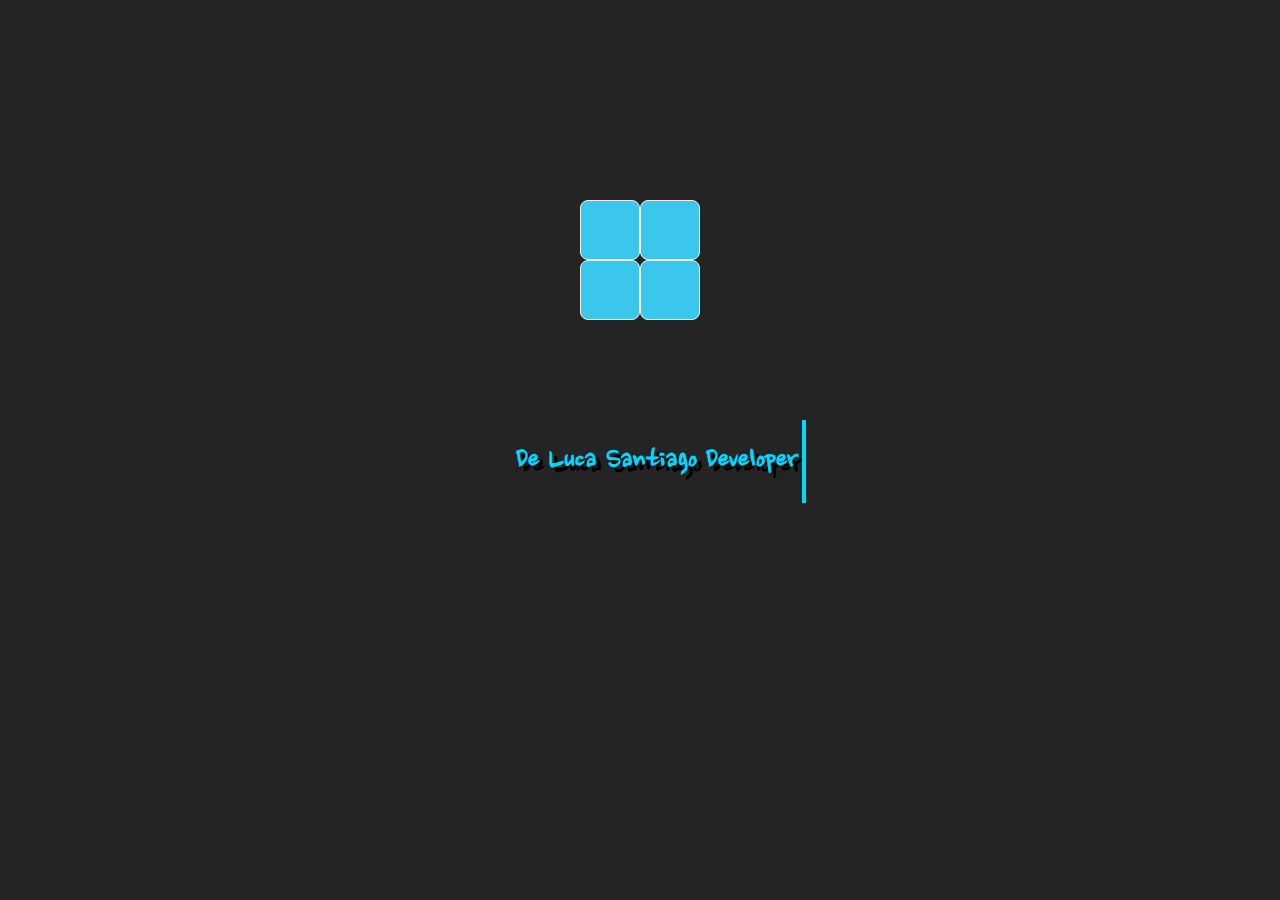
==== commit 8a8d260d: "portada actualizada" ====
--- a/index.html
+++ b/index.html
@@ -4,7 +4,13 @@
     <meta charset="UTF-8">
     <meta name="viewport" content="width=device-width, initial-scale=1.0">
     <link rel="stylesheet" href="css/styles.css" />
-    <title>De Luca Santiago</title>
+    <link rel="preconnect" href="https://fonts.googleapis.com">
+    <link rel="preconnect" href="https://fonts.gstatic.com" crossorigin>
+    <link href="https://fonts.googleapis.com/css2?family=Forum&display=swap" rel="stylesheet">
+    <link rel="preconnect" href="https://fonts.googleapis.com">
+    <link rel="preconnect" href="https://fonts.gstatic.com" crossorigin>
+    <link href="https://fonts.googleapis.com/css2?family=Forum&family=Nanum+Brush+Script&display=swap" rel="stylesheet">
+    <title>De Luca Santiago Portfolio</title>
 </head>
 <body class="body_loader">
     <div class="loader__container">
@@ -18,6 +24,11 @@
     <div class="title">
         <h1 class="Nombre">De Luca Santiago Developer</h1>
     </div>
-    <a href="index2.html" class="button">Ingresar</a>
+    <script>
+        setTimeout(function(){
+            window.location.href = 'index2.html';
+
+        }, 5500);
+    </script>
 </body>
 </html>--- a/css/styles.css
+++ b/css/styles.css
@@ -37,7 +37,31 @@
 }
 
 .body_loader {
+    justify-content: center;
     background-color: rgb(36, 36, 36);
+}
+
+.title {
+    font-family: "Nanum Brush Script", serif;
+    font-weight: 500;
+    font-style: normal;
+}
+
+.title {
+    margin-left: 40%;
+    font-family: "Nanum Brush Script", serif;
+    white-space: nowrap;
+    border-right: 4px solid;
+    width: 49ch;
+    animation: typing 2s steps(28),
+        blink 1.5s infinite step-end alternate;
+    overflow: hidden;
+}
+@keyframes typing {
+    from { width: 0;}
+}
+@keyframes blink {
+    50% {border-color: transparent;}
 }
 
 .loader__container {
